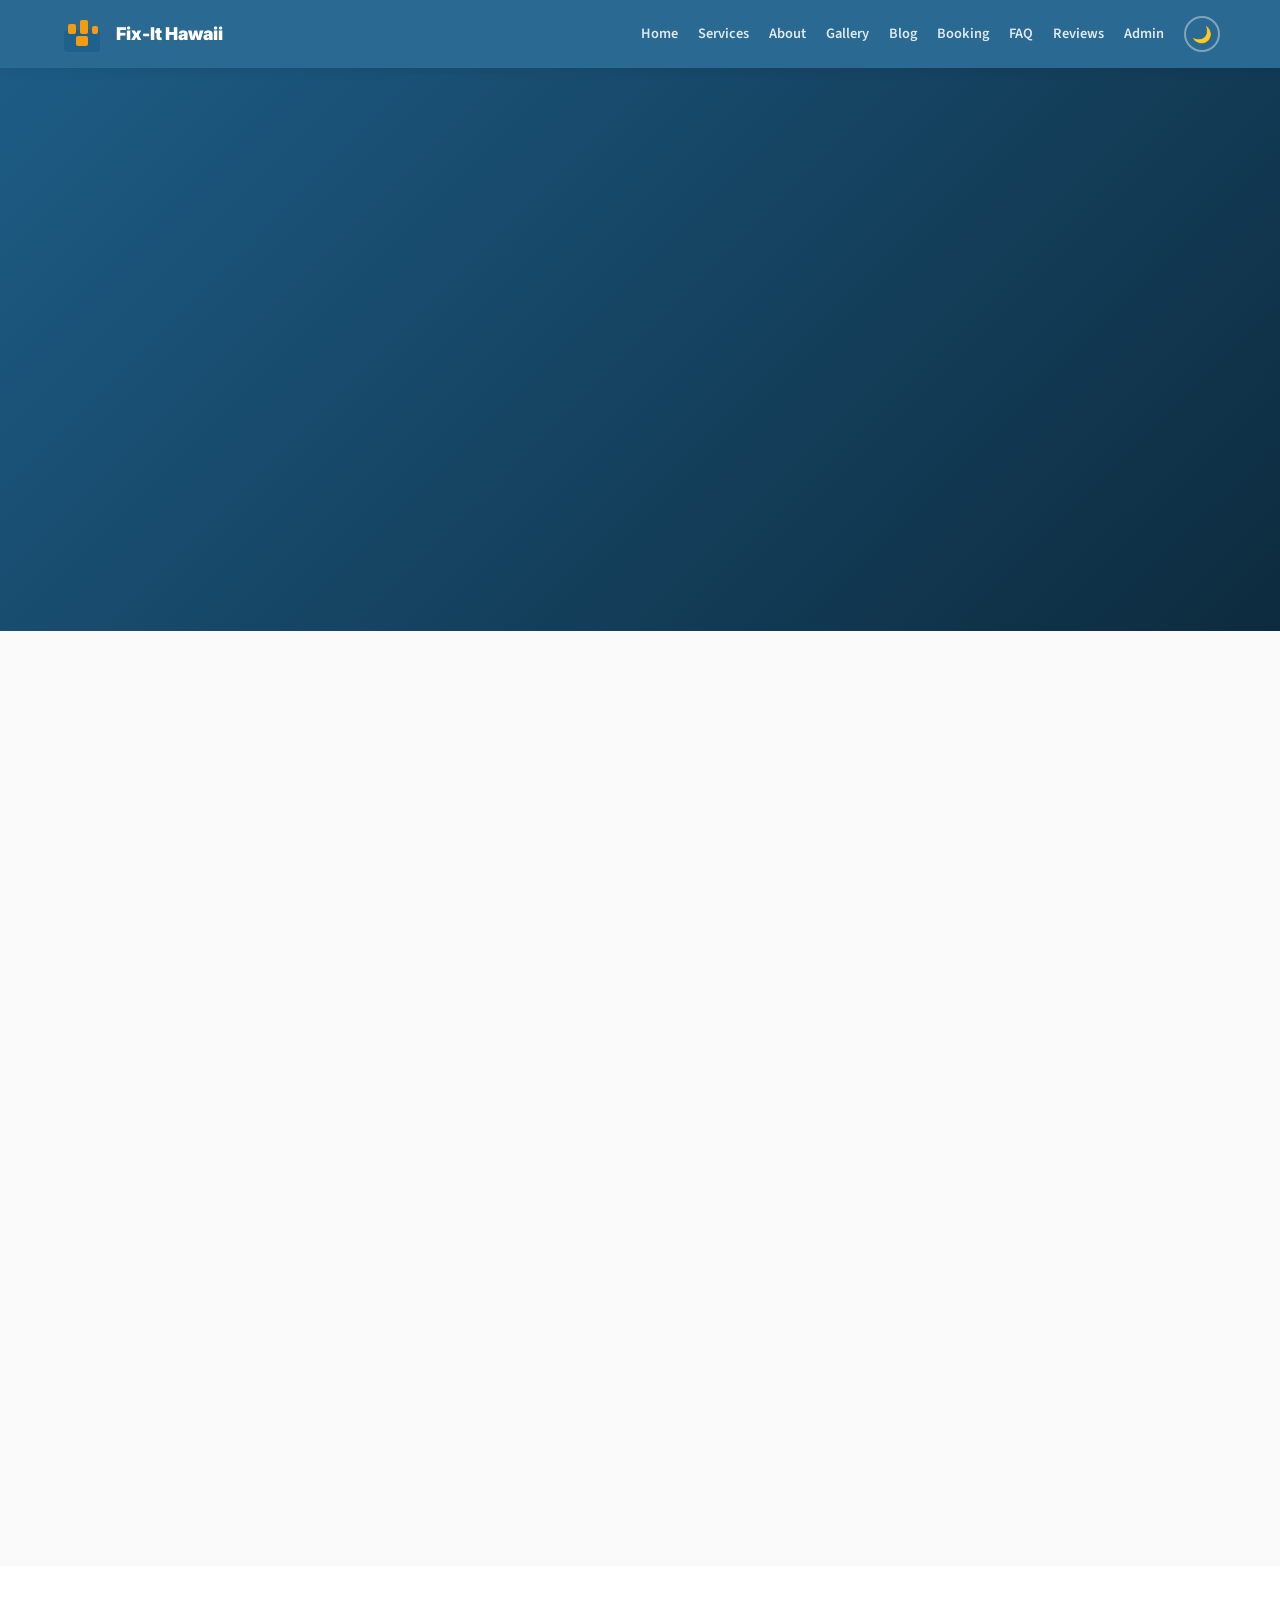
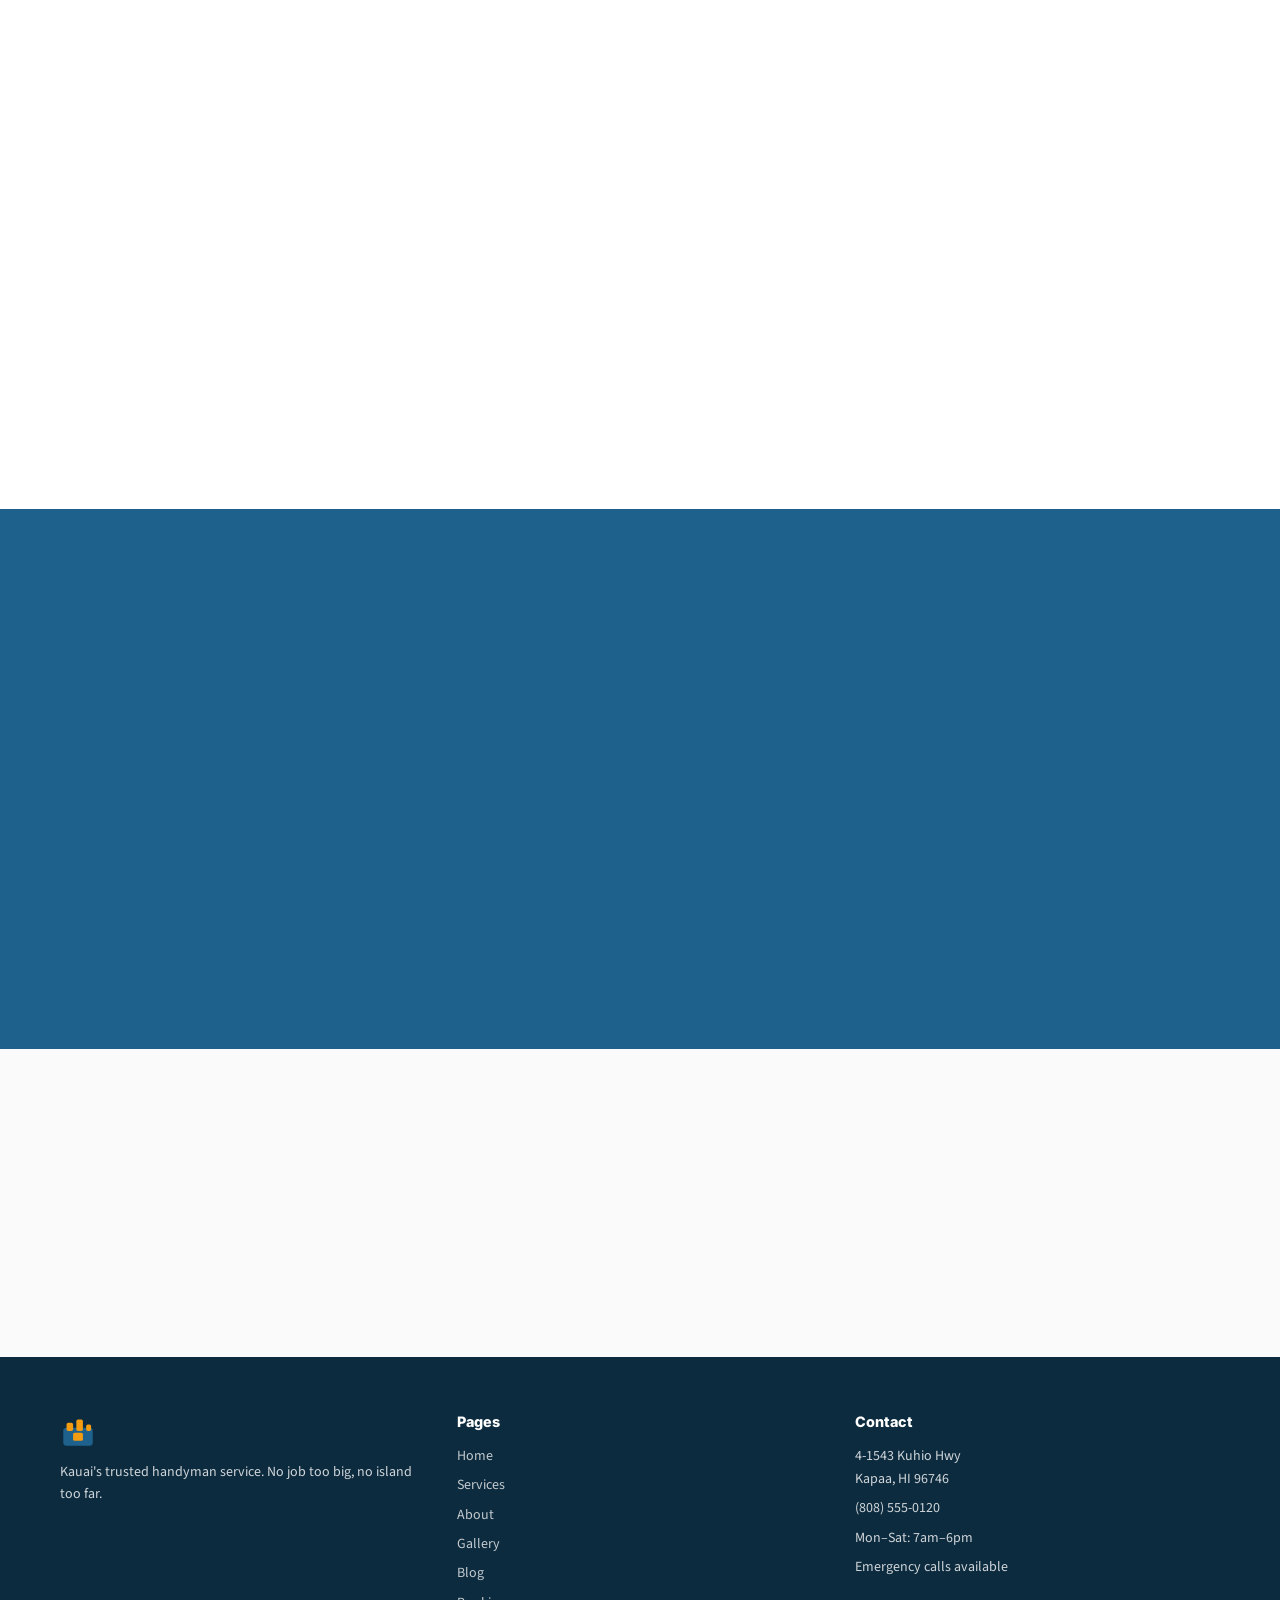
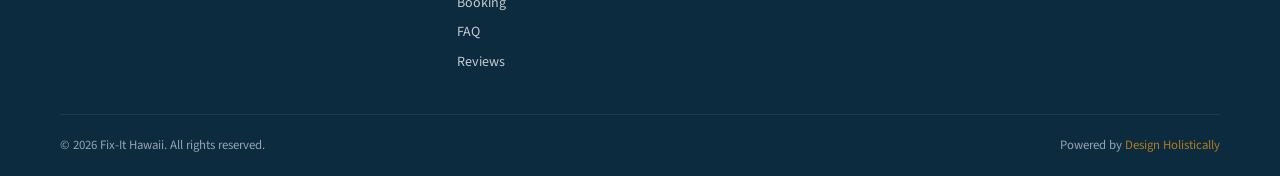
==== index.html @ 7d8e5ee3 "Initial commit: Fix-It Hawaii Handyman — Hawaii sample site (Kapaa, Kauai)" ====
<!DOCTYPE html>
<html lang="en" data-theme="light">
<head>
  <meta charset="UTF-8"/>
  <meta name="viewport" content="width=device-width, initial-scale=1.0"/>
  <title>Kauai Handyman &amp; Home Repair | Fix-It Hawaii — Kapaa, Kauai</title>
  <meta name="description" content="Fix-It Hawaii — Kauai's trusted handyman service in Kapaa. Drywall, carpentry, painting, plumbing, electrical, and door/window installation."/>
  <meta property="og:title" content="Kauai Handyman &amp; Home Repair | Fix-It Hawaii"/>
  <meta property="og:description" content="Fix-It Hawaii — Kauai's trusted handyman service in Kapaa. Drywall, carpentry, painting, plumbing, electrical, and door/window installation."/>
  <meta property="og:image" content="https://picsum.photos/1200/630?random=2001"/>
  <link rel="stylesheet" href="css/style.css"/>
  <script type="application/ld+json">
{
  "@context": "https://schema.org",
  "@type": "HomeAndConstructionBusiness",
  "name": "Fix-It Hawaii",
  "description": "Kauai's reliable handyman and home repair service. Drywall, carpentry, painting, plumbing, electrical, door and window installation.",
  "url": "https://fixit-hawaii.com",
  "telephone": "+1-808-555-0120",
  "address": {
    "@type": "PostalAddress",
    "streetAddress": "4-1543 Kuhio Hwy",
    "addressLocality": "Kapaa",
    "addressRegion": "HI",
    "postalCode": "96746",
    "addressCountry": "US"
  },
  "geo": { "@type": "GeoCoordinates", "latitude": 22.0748, "longitude": -159.3190 },
  "openingHours": ["Mo-Sa 07:00-18:00"],
  "priceRange": "$$",
  "areaServed": "Kauai, Hawaii",
  "sameAs": []
}
</script>
</head>
<body>

    <header class="site-header" id="siteHeader">
      <div class="header-inner container">
        <a href="index.html" class="logo" aria-label="Fix-It Hawaii Home">
          <svg width="44" height="44" viewBox="0 0 44 44" fill="none" aria-hidden="true">
            <rect x="4" y="18" width="36" height="22" rx="4" fill="#1F618D"/>
            <rect x="8" y="12" width="8" height="10" rx="2" fill="#F39C12"/>
            <rect x="20" y="8" width="8" height="14" rx="2" fill="#F39C12"/>
            <rect x="32" y="14" width="6" height="8" rx="2" fill="#F39C12"/>
            <rect x="16" y="24" width="12" height="10" rx="2" fill="#F39C12"/>
          </svg>
          <span>Fix-It Hawaii</span>
        </a>
        <button class="hamburger" id="hamburger" aria-label="Toggle menu">
          <span></span><span></span><span></span>
        </button>
        <nav class="main-nav" id="mainNav">
          <a href="index.html">Home</a>
          <a href="services.html">Services</a>
          <a href="about.html">About</a>
          <a href="gallery.html">Gallery</a>
          <a href="blog.html">Blog</a>
          <a href="booking.html">Booking</a>
          <a href="faq.html">FAQ</a>
          <a href="reviews.html">Reviews</a>
          <a href="admin.html">Admin</a>
          <button class="dark-toggle" id="darkToggle" aria-label="Toggle dark mode">🌙</button>
        </nav>
      </div>
    </header>

    <section class="hero">
      <div class="container hero-inner">
        <div class="hero-content animate-in">
          <span class="eyebrow">Kauai's Trusted Handyman</span>
          <h1>No Job Too Big,<br><span>No Island Too Far</span></h1>
          <p class="hero-sub">Fix-It Hawaii handles drywall, carpentry, painting, plumbing, electrical, and door/window installation across Kauai. Honest work, fair prices, and we show up on time.</p>
          <div class="hero-btns">
            <a href="booking.html" class="btn btn-primary">Get a Free Quote</a>
            <a href="services.html" class="btn btn-outline">Our Services</a>
          </div>
          <div class="hero-badges">
            <span class="hero-badge">✓ Licensed &amp; Insured</span>
            <span class="hero-badge">✓ All of Kauai</span>
            <span class="hero-badge">✓ Free Estimates</span>
          </div>
        </div>
        <div class="hero-img animate-in">
          <img src="https://picsum.photos/700/520?random=2001" alt="Fix-It Hawaii handyman at work" loading="eager"/>
        </div>
      </div>
    </section>

    <section class="services-overview">
      <div class="container">
        <div class="section-header animate-in">
          <h2>What We Fix</h2>
          <p>From minor repairs to full renovations — Fix-It Hawaii handles it all with quality craftsmanship and island aloha.</p>
        </div>
        <div class="services-grid">
          <div class="service-card animate-in">
            <div class="service-icon">🔨</div>
            <h3>Drywall &amp; Patching</h3>
            <p>Holes, water damage, texture matching — seamless repairs you won't notice after painting.</p>
            <span class="service-price">From $150</span>
          </div>
          <div class="service-card animate-in">
            <div class="service-icon">🪵</div>
            <h3>Carpentry &amp; Trim</h3>
            <p>Custom built-ins, trim work, deck repairs, and finish carpentry with expert craftsmanship.</p>
            <span class="service-price">From $200</span>
          </div>
          <div class="service-card animate-in">
            <div class="service-icon">🎨</div>
            <h3>Interior Painting</h3>
            <p>Full room painting with proper prep, premium paints rated for Hawaii's humidity.</p>
            <span class="service-price">From $300/room</span>
          </div>
          <div class="service-card animate-in">
            <div class="service-icon">🔧</div>
            <h3>Plumbing Repairs</h3>
            <p>Leaky faucets, running toilets, fixture replacement, and minor pipe repairs.</p>
            <span class="service-price">From $125</span>
          </div>
          <div class="service-card animate-in">
            <div class="service-icon">⚡</div>
            <h3>Electrical Basics</h3>
            <p>Outlet replacement, light fixture installation, ceiling fans, and minor electrical fixes.</p>
            <span class="service-price">From $100</span>
          </div>
          <div class="service-card animate-in">
            <div class="service-icon">🚪</div>
            <h3>Doors &amp; Windows</h3>
            <p>Installation, adjustment, weatherstripping, and screen replacement for all door/window types.</p>
            <span class="service-price">From $175</span>
          </div>
        </div>
      </div>
    </section>

    <section class="why-us">
      <div class="container">
        <div class="section-header animate-in">
          <h2>Why Kauai Homeowners Choose Fix-It Hawaii</h2>
          <p>We've been maintaining island homes since 2009. Here's what sets us apart.</p>
        </div>
        <div class="why-grid">
          <div class="why-card animate-in">
            <div class="why-icon">🏝️</div>
            <h3>Island Experience</h3>
            <p>We understand Kauai's unique conditions — humidity, salt air, and tropical weather — and use materials that last.</p>
          </div>
          <div class="why-card animate-in">
            <div class="why-icon">⏰</div>
            <h3>We Show Up</h3>
            <p>We respect your time. We confirm appointments the day before and arrive when we say we will.</p>
          </div>
          <div class="why-card animate-in">
            <div class="why-icon">📋</div>
            <h3>Honest Pricing</h3>
            <p>Free written estimates with no hidden fees. You approve the scope before any work begins.</p>
          </div>
          <div class="why-card animate-in">
            <div class="why-icon">🛡️</div>
            <h3>Licensed &amp; Insured</h3>
            <p>Fully licensed in Hawaii and carrying full liability insurance on every job, every day.</p>
          </div>
        </div>
      </div>
    </section>

    <section class="testimonials">
      <div class="container">
        <div class="section-header animate-in">
          <h2>What Kauai Homeowners Say</h2>
          <p>Real reviews from real customers across Kauai.</p>
        </div>
        <div class="testi-grid">
          <div class="testi-card animate-in">
            <div class="testi-stars">★★★★★</div>
            <p class="testi-text">"Fixed our drywall after a roof leak and repainted the entire ceiling. You'd never know anything happened. Fair price and finished in one day."</p>
            <div class="testi-author">
              <img src="https://picsum.photos/80/80?random=2002" alt="Hana R." class="testi-photo" loading="lazy"/>
              <div><div class="testi-name">Hana R.</div><div class="testi-loc">Kapaa, Kauai</div></div>
            </div>
          </div>
          <div class="testi-card animate-in">
            <div class="testi-stars">★★★★★</div>
            <p class="testi-text">"Had three different plumbing issues and a broken screen door. Fix-It handled everything in one visit and the price was very reasonable. Highly recommend."</p>
            <div class="testi-author">
              <img src="https://picsum.photos/80/80?random=2003" alt="Makoa T." class="testi-photo" loading="lazy"/>
              <div><div class="testi-name">Makoa T.</div><div class="testi-loc">Lihue, Kauai</div></div>
            </div>
          </div>
          <div class="testi-card animate-in">
            <div class="testi-stars">★★★★★</div>
            <p class="testi-text">"Repainted our lanai and installed new screen doors before our vacation rental season. They were professional, quick, and the work is beautiful."</p>
            <div class="testi-author">
              <img src="https://picsum.photos/80/80?random=2004" alt="Lena K." class="testi-photo" loading="lazy"/>
              <div><div class="testi-name">Lena K.</div><div class="testi-loc">Poipu, Kauai</div></div>
            </div>
          </div>
        </div>
      </div>
    </section>

    <section class="cta-section animate-in">
      <div class="container cta-inner">
        <h2>Ready to Fix It?</h2>
        <p>Free estimates. No surprises. Kauai's most reliable handyman team.</p>
        <a href="booking.html" class="btn btn-primary">Get Your Free Quote</a>
      </div>
    </section>

    <footer class="site-footer">
      <div class="container">
        <div class="footer-grid">
          <div class="footer-brand">
            <svg width="36" height="36" viewBox="0 0 44 44" fill="none">
              <rect x="4" y="18" width="36" height="22" rx="4" fill="#1F618D"/>
              <rect x="8" y="12" width="8" height="10" rx="2" fill="#F39C12"/>
              <rect x="20" y="8" width="8" height="14" rx="2" fill="#F39C12"/>
              <rect x="32" y="14" width="6" height="8" rx="2" fill="#F39C12"/>
              <rect x="16" y="24" width="12" height="10" rx="2" fill="#F39C12"/>
            </svg>
            <p>Kauai's trusted handyman service. No job too big, no island too far.</p>
          </div>
          <div class="footer-links">
            <h4>Pages</h4>
            <a href="index.html">Home</a>
            <a href="services.html">Services</a>
            <a href="about.html">About</a>
            <a href="gallery.html">Gallery</a>
            <a href="blog.html">Blog</a>
            <a href="booking.html">Booking</a>
            <a href="faq.html">FAQ</a>
            <a href="reviews.html">Reviews</a>
          </div>
          <div class="footer-contact">
            <h4>Contact</h4>
            <p>4-1543 Kuhio Hwy<br>Kapaa, HI 96746</p>
            <p><a href="tel:+18085550120">(808) 555-0120</a></p>
            <p>Mon–Sat: 7am–6pm</p>
            <p>Emergency calls available</p>
          </div>
        </div>
        <div class="footer-bottom">
          <p>&copy; 2026 Fix-It Hawaii. All rights reserved.</p>
          <p>Powered by <a href="https://designholistically.com" target="_blank">Design Holistically</a></p>
        </div>
      </div>
    </footer>
    <button class="back-to-top" id="backToTop" aria-label="Back to top">↑</button>
    <script src="js/main.js"></script>
</body>
</html>
---- css/style.css ----
@import url('https://fonts.googleapis.com/css2?family=Inter:wght@400;500;600;700;800;900&family=Source+Sans+3:wght@300;400;600;700&display=swap');

/* ── CSS Custom Properties ─────────────────────────────────────────── */
:root {
  --clr-primary:   #1F618D;
  --clr-accent:    #F39C12;
  --clr-bg:        #FAFAFA;
  --clr-surface:   #FFFFFF;
  --clr-text:      #1A1A1A;
  --clr-muted:     #5A6470;
  --clr-border:    #E0E4E8;
  --clr-hero-bg:   #0D2B3E;

  --font-heading:  'Inter', sans-serif;
  --font-body:     'Source Sans 3', sans-serif;

  --radius:        8px;
  --radius-lg:     14px;
  --shadow:        0 2px 12px rgba(0,0,0,.08);
  --shadow-lg:     0 8px 32px rgba(0,0,0,.14);
  --transition:    .25s ease;
  --container:     1200px;
}

[data-theme="dark"] {
  --clr-bg:      #0D1B26;
  --clr-surface: #132233;
  --clr-text:    #F0F4F8;
  --clr-muted:   #8FA3B3;
  --clr-border:  #1F3448;
}

/* ── Reset & Base ───────────────────────────────────────────────────── */
*, *::before, *::after { box-sizing: border-box; margin: 0; padding: 0; }
html { scroll-behavior: smooth; }
body { font-family: var(--font-body); background: var(--clr-bg); color: var(--clr-text); line-height: 1.65; font-size: 1rem; transition: background var(--transition), color var(--transition); }
img { max-width: 100%; height: auto; display: block; }
a { color: var(--clr-primary); text-decoration: none; }
a:hover { text-decoration: underline; }
h1,h2,h3,h4 { font-family: var(--font-heading); font-weight: 800; line-height: 1.2; }
.container { max-width: var(--container); margin: 0 auto; padding: 0 1.25rem; }

/* ── Buttons ────────────────────────────────────────────────────────── */
.btn { display: inline-block; padding: .75rem 1.75rem; border-radius: var(--radius); font-weight: 700; font-family: var(--font-heading); cursor: pointer; border: none; transition: all var(--transition); font-size: .95rem; text-decoration: none; }
.btn-primary { background: var(--clr-accent); color: #1A1A1A; }
.btn-primary:hover { background: #E67E22; transform: translateY(-2px); box-shadow: 0 6px 18px rgba(243,156,18,.35); text-decoration: none; }
.btn-secondary { background: transparent; border: 2px solid var(--clr-primary); color: var(--clr-primary); }
.btn-secondary:hover { background: var(--clr-primary); color: #fff; text-decoration: none; }
.btn-outline { background: transparent; border: 2px solid rgba(255,255,255,.7); color: #fff; }
.btn-outline:hover { background: rgba(255,255,255,.15); text-decoration: none; }

/* ── Header ─────────────────────────────────────────────────────────── */
.site-header { position: sticky; top: 0; z-index: 100; background: rgba(31,97,141,.95); backdrop-filter: blur(12px); box-shadow: var(--shadow); }
.header-inner { display: flex; align-items: center; justify-content: space-between; height: 68px; gap: 1rem; }
.logo { display: flex; align-items: center; gap: .75rem; font-family: var(--font-heading); font-weight: 900; font-size: 1.1rem; color: #fff; text-decoration: none; }
.logo svg { flex-shrink: 0; }
.main-nav { display: flex; align-items: center; gap: 1.25rem; }
.main-nav a { color: rgba(255,255,255,.85); font-weight: 600; font-size: .9rem; transition: color var(--transition); text-decoration: none; }
.main-nav a:hover, .main-nav a.active { color: var(--clr-accent); }
.dark-toggle { background: none; border: 2px solid rgba(255,255,255,.4); border-radius: 50%; width: 36px; height: 36px; cursor: pointer; font-size: 1rem; color: #fff; transition: all var(--transition); }
.dark-toggle:hover { background: rgba(255,255,255,.15); }
.hamburger { display: none; flex-direction: column; gap: 5px; background: none; border: none; cursor: pointer; padding: .25rem; }
.hamburger span { display: block; width: 24px; height: 2px; background: #fff; transition: all var(--transition); }

@media (max-width: 900px) {
  .hamburger { display: flex; }
  .main-nav { display: none; position: absolute; top: 68px; left: 0; right: 0; background: var(--clr-primary); flex-direction: column; padding: 1.5rem 1.25rem; gap: .75rem; border-top: 1px solid rgba(255,255,255,.15); }
  .main-nav.open { display: flex; }
  .main-nav a { font-size: 1.1rem; padding: .5rem 0; }
}

/* ── Hero ───────────────────────────────────────────────────────────── */
.hero { background: var(--clr-hero-bg); color: #fff; padding: 5rem 0 4rem; position: relative; overflow: hidden; }
.hero::before { content: ''; position: absolute; inset: 0; background: linear-gradient(135deg, rgba(31,97,141,.9) 0%, rgba(13,43,62,.95) 100%); }
.hero-inner { position: relative; z-index: 1; display: grid; gap: 3rem; align-items: center; }
@media(min-width:900px){ .hero-inner { grid-template-columns: 1fr 1fr; } }
.hero-content .eyebrow { display: inline-block; background: var(--clr-accent); color: #1A1A1A; padding: .3rem .9rem; border-radius: 2rem; font-size: .8rem; font-weight: 700; margin-bottom: 1rem; letter-spacing: .04em; text-transform: uppercase; }
.hero h1 { font-size: clamp(2rem, 5vw, 3.2rem); font-weight: 900; margin-bottom: 1rem; line-height: 1.1; }
.hero h1 span { color: var(--clr-accent); }
.hero-sub { font-size: 1.15rem; opacity: .9; margin-bottom: 2rem; max-width: 500px; }
.hero-btns { display: flex; gap: 1rem; flex-wrap: wrap; }
.hero-img img { border-radius: var(--radius-lg); box-shadow: 0 20px 60px rgba(0,0,0,.4); width: 100%; }
.hero-badges { display: flex; gap: 1rem; flex-wrap: wrap; margin-top: 1.75rem; }
.hero-badge { background: rgba(255,255,255,.1); border: 1px solid rgba(255,255,255,.2); border-radius: var(--radius); padding: .5rem 1rem; font-size: .8rem; font-weight: 600; color: rgba(255,255,255,.9); }

/* ── Page Hero ──────────────────────────────────────────────────────── */
.page-hero { background: var(--clr-hero-bg); color: #fff; padding: 4rem 0 3rem; text-align: center; }
.page-hero h1 { font-size: clamp(1.75rem, 4vw, 2.8rem); margin-bottom: .75rem; }
.page-hero p { font-size: 1.1rem; opacity: .85; max-width: 600px; margin: 0 auto; }
.page-hero .blog-tag { background: var(--clr-accent); color: #1A1A1A; padding: .3rem .9rem; border-radius: 2rem; font-size: .8rem; font-weight: 700; display: inline-block; margin-bottom: .75rem; }
.page-hero .post-meta { margin-top: .75rem; opacity: .7; font-size: .9rem; }
.page-hero .rating-summary { margin-bottom: 1rem; }
.page-hero .rating-big { font-size: 4rem; font-weight: 900; line-height: 1; color: var(--clr-accent); }
.page-hero .rating-stars { font-size: 1.5rem; color: var(--clr-accent); margin: .25rem 0; }

/* ── Sections ───────────────────────────────────────────────────────── */
section { padding: 4.5rem 0; }

/* ── Services Overview ──────────────────────────────────────────────── */
.services-overview { background: var(--clr-bg); }
.section-header { text-align: center; margin-bottom: 3rem; }
.section-header h2 { font-size: clamp(1.6rem, 3.5vw, 2.4rem); margin-bottom: .75rem; }
.section-header p { color: var(--clr-muted); max-width: 580px; margin: 0 auto; }
.services-grid { display: grid; grid-template-columns: repeat(auto-fit, minmax(240px, 1fr)); gap: 1.5rem; }
.service-card { background: var(--clr-surface); border-radius: var(--radius-lg); padding: 2rem 1.5rem; border: 2px solid transparent; transition: all var(--transition); box-shadow: var(--shadow); }
.service-card:hover { border-color: var(--clr-accent); transform: translateY(-4px); box-shadow: var(--shadow-lg); }
.service-icon { font-size: 2.5rem; margin-bottom: 1rem; }
.service-card h3 { font-size: 1.1rem; margin-bottom: .5rem; color: var(--clr-primary); }
.service-card p { font-size: .9rem; color: var(--clr-muted); }
.service-price { display: inline-block; margin-top: .75rem; font-weight: 700; color: var(--clr-accent); font-size: .9rem; background: rgba(243,156,18,.12); padding: .2rem .7rem; border-radius: 2rem; }

/* ── Services Page ──────────────────────────────────────────────────── */
.services-detail-grid { display: grid; gap: 2rem; }
@media(min-width:768px){ .services-detail-grid { grid-template-columns: 1fr 1fr; } }
.service-detail-card { background: var(--clr-surface); border-radius: var(--radius-lg); overflow: hidden; box-shadow: var(--shadow); border-top: 4px solid var(--clr-accent); }
.service-detail-card img { width: 100%; height: 220px; object-fit: cover; }
.service-detail-body { padding: 1.75rem; }
.service-detail-body h2 { font-size: 1.3rem; margin-bottom: .5rem; }
.service-detail-body p { color: var(--clr-muted); margin-bottom: 1rem; }
.service-includes { list-style: none; }
.service-includes li { padding: .3rem 0; font-size: .9rem; }
.service-includes li::before { content: '✓ '; color: var(--clr-accent); font-weight: 700; }
.service-price-tag { font-size: 1.5rem; font-weight: 900; color: var(--clr-primary); margin-top: 1rem; }

/* ── Why Us ────────────────────────────────────────────────────────── */
.why-us { background: var(--clr-surface); }
.why-grid { display: grid; gap: 1.5rem; grid-template-columns: repeat(auto-fit, minmax(220px, 1fr)); }
.why-card { text-align: center; padding: 2rem 1.5rem; background: var(--clr-bg); border-radius: var(--radius-lg); }
.why-icon { font-size: 2.5rem; margin-bottom: 1rem; }
.why-card h3 { font-size: 1.05rem; margin-bottom: .5rem; color: var(--clr-primary); }
.why-card p { font-size: .875rem; color: var(--clr-muted); }

/* ── Testimonials ───────────────────────────────────────────────────── */
.testimonials { background: var(--clr-primary); color: #fff; }
.testimonials .section-header h2 { color: #fff; }
.testimonials .section-header p { color: rgba(255,255,255,.75); }
.testi-grid { display: grid; gap: 1.5rem; grid-template-columns: repeat(auto-fit, minmax(280px, 1fr)); }
.testi-card { background: rgba(255,255,255,.1); border: 1px solid rgba(255,255,255,.2); border-radius: var(--radius-lg); padding: 1.75rem; }
.testi-stars { color: var(--clr-accent); font-size: 1rem; margin-bottom: .75rem; }
.testi-text { font-style: italic; opacity: .9; margin-bottom: 1rem; line-height: 1.6; }
.testi-author { display: flex; align-items: center; gap: .75rem; }
.testi-photo { width: 48px; height: 48px; border-radius: 50%; object-fit: cover; border: 2px solid var(--clr-accent); }
.testi-name { font-weight: 700; font-size: .9rem; }
.testi-loc { font-size: .8rem; opacity: .7; }

/* ── CTA Section ────────────────────────────────────────────────────── */
.cta-section { background: var(--clr-accent); }
.cta-inner { text-align: center; }
.cta-inner h2 { font-size: clamp(1.6rem, 3vw, 2.2rem); margin-bottom: .75rem; color: #1A1A1A; }
.cta-inner p { color: rgba(0,0,0,.7); margin-bottom: 2rem; font-size: 1.1rem; }
.cta-inner .btn-primary { background: var(--clr-primary); color: #fff; }
.cta-inner .btn-primary:hover { background: #154360; }

/* ── About ──────────────────────────────────────────────────────────── */
.about-split { display: grid; gap: 3rem; align-items: center; }
@media(min-width:768px){ .about-split { grid-template-columns: 1fr 1fr; } }
.about-split img { border-radius: var(--radius-lg); box-shadow: var(--shadow-lg); width: 100%; }
.about-text h2 { font-size: clamp(1.5rem, 3vw, 2rem); margin-bottom: 1rem; }
.about-text p { color: var(--clr-muted); margin-bottom: 1rem; }
.about-values { display: grid; gap: 1.25rem; margin-top: 2rem; grid-template-columns: 1fr 1fr; }
.value-item { background: var(--clr-surface); border-radius: var(--radius); padding: 1.25rem; border-left: 4px solid var(--clr-accent); box-shadow: var(--shadow); }
.value-item h4 { font-size: .95rem; margin-bottom: .25rem; color: var(--clr-primary); }
.value-item p { font-size: .85rem; color: var(--clr-muted); }
.team-grid { display: grid; gap: 1.5rem; grid-template-columns: repeat(auto-fit, minmax(200px, 1fr)); margin-top: 3rem; }
.team-card { background: var(--clr-surface); border-radius: var(--radius-lg); overflow: hidden; text-align: center; box-shadow: var(--shadow); }
.team-card img { width: 100%; height: 220px; object-fit: cover; }
.team-card-body { padding: 1.25rem; }
.team-card-body h3 { font-size: 1.05rem; }
.team-card-body p { font-size: .85rem; color: var(--clr-muted); }

/* ── Gallery ────────────────────────────────────────────────────────── */
.gallery-masonry { columns: 1; gap: 1.25rem; }
@media(min-width:600px){ .gallery-masonry { columns: 2; } }
@media(min-width:900px){ .gallery-masonry { columns: 3; } }
.gallery-item { position: relative; break-inside: avoid; margin-bottom: 1.25rem; border-radius: var(--radius); overflow: hidden; }
.gallery-item img { width: 100%; display: block; transition: transform .4s; }
.gallery-item:hover img { transform: scale(1.05); }
.gallery-overlay { position: absolute; bottom: 0; left: 0; right: 0; background: linear-gradient(transparent, rgba(31,97,141,.9)); color: #fff; padding: 1.25rem; transform: translateY(100%); transition: transform .3s; }
.gallery-item:hover .gallery-overlay { transform: translateY(0); }
.gallery-overlay h3 { font-size: 1rem; margin-bottom: .25rem; }
.gallery-overlay p { font-size: .85rem; opacity: .9; }

/* ── Blog ───────────────────────────────────────────────────────────── */
.blog-grid { display: grid; gap: 2rem; grid-template-columns: repeat(auto-fit, minmax(300px, 1fr)); }
.blog-card { background: var(--clr-surface); border-radius: var(--radius-lg); overflow: hidden; box-shadow: var(--shadow); transition: transform var(--transition), box-shadow var(--transition); }
.blog-card:hover { transform: translateY(-4px); box-shadow: var(--shadow-lg); }
.blog-card img { width: 100%; height: 210px; object-fit: cover; }
.blog-card-body { padding: 1.5rem; }
.blog-tag { display: inline-block; background: rgba(243,156,18,.15); color: #B7770D; font-size: .75rem; font-weight: 700; padding: .2rem .7rem; border-radius: 2rem; margin-bottom: .75rem; text-transform: uppercase; letter-spacing: .04em; }
.blog-card-body h2 { font-size: 1.1rem; margin-bottom: .5rem; line-height: 1.4; }
.blog-card-body h2 a { color: var(--clr-text); }
.blog-card-body h2 a:hover { color: var(--clr-primary); text-decoration: none; }
.blog-card-body p { font-size: .9rem; color: var(--clr-muted); margin-bottom: 1rem; }
.read-more { font-weight: 700; color: var(--clr-primary); font-size: .875rem; }
.read-more:hover { text-decoration: underline; }

/* ── Blog Post ──────────────────────────────────────────────────────── */
.blog-post-layout { display: grid; gap: 3rem; padding-top: 3rem; padding-bottom: 3rem; }
@media(min-width:900px){ .blog-post-layout { grid-template-columns: 1fr 300px; } }
.post-content { font-size: 1.05rem; line-height: 1.8; }
.post-content h2 { font-size: 1.5rem; margin: 2rem 0 .75rem; color: var(--clr-primary); }
.post-content p { margin-bottom: 1.25rem; color: var(--clr-text); }
.post-content strong { color: var(--clr-text); }
.post-hero-img { border-radius: var(--radius-lg); margin-bottom: 2rem; width: 100%; }
.post-footer { display: flex; gap: 1rem; flex-wrap: wrap; margin-top: 2rem; padding-top: 1.5rem; border-top: 1px solid var(--clr-border); }
.post-sidebar .sidebar-card { background: var(--clr-surface); border-radius: var(--radius-lg); padding: 1.5rem; margin-bottom: 1.5rem; box-shadow: var(--shadow); }
.post-sidebar .sidebar-card h3 { font-size: 1rem; margin-bottom: .75rem; }
.post-sidebar .sidebar-card p { font-size: .875rem; color: var(--clr-muted); margin-bottom: 1rem; }
.sidebar-link { display: block; color: var(--clr-primary); font-size: .875rem; padding: .4rem 0; border-bottom: 1px solid var(--clr-border); }
.sidebar-link:last-child { border-bottom: none; }

/* ── Booking ────────────────────────────────────────────────────────── */
.booking-section { padding: 3rem 0 5rem; }
.booking-wrapper { max-width: 720px; margin: 0 auto; }
.step-indicators { display: flex; align-items: center; justify-content: center; margin-bottom: 2.5rem; gap: 0; }
.step-item { display: flex; flex-direction: column; align-items: center; gap: .3rem; }
.step-dot { width: 36px; height: 36px; border-radius: 50%; background: var(--clr-border); color: var(--clr-muted); font-weight: 700; font-size: .875rem; display: flex; align-items: center; justify-content: center; transition: all var(--transition); }
.step-item.active .step-dot { background: var(--clr-primary); color: #fff; }
.step-item span { font-size: .75rem; color: var(--clr-muted); font-weight: 600; }
.step-line { flex: 1; height: 2px; background: var(--clr-border); min-width: 40px; margin-bottom: 1.2rem; }
.form-step { display: none; }
.form-step.active { display: block; animation: fadeIn .3s ease; }
@keyframes fadeIn { from{opacity:0;transform:translateY(10px)} to{opacity:1;transform:translateY(0)} }
.booking-form h2 { font-size: 1.4rem; margin-bottom: 1.5rem; color: var(--clr-primary); }
.form-group { margin-bottom: 1.25rem; }
.form-group label { display: block; font-weight: 600; margin-bottom: .4rem; font-size: .9rem; }
.form-group input, .form-group select, .form-group textarea { width: 100%; padding: .75rem 1rem; border: 2px solid var(--clr-border); border-radius: var(--radius); font-family: var(--font-body); font-size: 1rem; background: var(--clr-surface); color: var(--clr-text); transition: border-color var(--transition); }
.form-group input:focus, .form-group select:focus, .form-group textarea:focus { outline: none; border-color: var(--clr-primary); }
.form-row { display: grid; gap: 1rem; grid-template-columns: 1fr 1fr; }
.form-nav { display: flex; gap: 1rem; justify-content: flex-end; margin-top: 1.5rem; }
.service-select-grid { display: grid; gap: 1rem; grid-template-columns: repeat(auto-fill, minmax(200px, 1fr)); margin-bottom: 1rem; }
.service-option input { display: none; }
.service-opt-card { background: var(--clr-surface); border: 2px solid var(--clr-border); border-radius: var(--radius); padding: 1.25rem 1rem; text-align: center; cursor: pointer; transition: all var(--transition); }
.service-option input:checked + .service-opt-card { border-color: var(--clr-accent); background: rgba(243,156,18,.08); }
.service-opt-card:hover { border-color: var(--clr-primary); }
.svc-icon { font-size: 1.75rem; display: block; margin-bottom: .5rem; }
.confirmation-card { background: var(--clr-surface); border-radius: var(--radius-lg); padding: 2rem; border: 2px solid var(--clr-accent); }
.summary-grid { display: grid; gap: .75rem; margin-bottom: 1.25rem; }
.summary-row { display: flex; gap: 1rem; font-size: .95rem; }
.summary-row strong { min-width: 120px; color: var(--clr-muted); }
.confirm-note { font-size: .875rem; color: var(--clr-muted); margin-top: 1rem; }
.success-message { text-align: center; padding: 3rem 1rem; }
.success-icon { font-size: 4rem; margin-bottom: 1rem; }
.success-message h2 { font-size: 1.75rem; margin-bottom: .75rem; }
.success-message p { color: var(--clr-muted); margin-bottom: 2rem; }

/* ── FAQ ────────────────────────────────────────────────────────────── */
.faq-list { max-width: 800px; margin: 0 auto; }
.faq-item { border: 1px solid var(--clr-border); border-radius: var(--radius); margin-bottom: 1rem; overflow: hidden; background: var(--clr-surface); }
.faq-question { width: 100%; text-align: left; padding: 1.25rem 1.5rem; background: none; border: none; font-family: var(--font-heading); font-weight: 700; font-size: 1rem; color: var(--clr-text); cursor: pointer; display: flex; justify-content: space-between; align-items: center; gap: 1rem; }
.faq-icon { font-size: 1.25rem; color: var(--clr-accent); transition: transform var(--transition); flex-shrink: 0; }
.faq-item.open .faq-icon { transform: rotate(45deg); }
.faq-answer { display: none; padding: 0 1.5rem 1.25rem; }
.faq-item.open .faq-answer { display: block; }
.faq-answer p { color: var(--clr-muted); line-height: 1.7; }

/* ── Reviews ────────────────────────────────────────────────────────── */
.reviews-grid { display: grid; gap: 1.5rem; grid-template-columns: repeat(auto-fit, minmax(280px, 1fr)); }
.review-card { background: var(--clr-surface); border-radius: var(--radius-lg); padding: 1.75rem; box-shadow: var(--shadow); border-top: 3px solid var(--clr-accent); }
.reviewer-info { display: flex; align-items: center; gap: 1rem; margin-bottom: 1rem; }
.reviewer-photo { width: 56px; height: 56px; border-radius: 50%; object-fit: cover; border: 3px solid var(--clr-accent); }
.reviewer-info h3 { font-size: 1rem; margin-bottom: .2rem; }
.review-stars { color: #F1C40F; font-size: 1rem; }
.review-service { font-size: .75rem; color: var(--clr-muted); font-weight: 600; }
.review-text { font-style: italic; color: var(--clr-muted); line-height: 1.7; font-size: .95rem; }

/* ── Footer ─────────────────────────────────────────────────────────── */
.site-footer { background: #0D2B3E; color: rgba(255,255,255,.8); padding: 3.5rem 0 0; }
.footer-grid { display: grid; gap: 2rem; grid-template-columns: repeat(auto-fit, minmax(180px, 1fr)); margin-bottom: 2.5rem; }
.footer-brand { display: flex; flex-direction: column; gap: .75rem; }
.footer-brand svg { flex-shrink: 0; }
.footer-brand p { font-size: .875rem; line-height: 1.6; }
.footer-links, .footer-contact { display: flex; flex-direction: column; gap: .4rem; }
.footer-links h4, .footer-contact h4 { color: #fff; font-size: .9rem; margin-bottom: .5rem; font-family: var(--font-heading); }
.footer-links a { color: rgba(255,255,255,.75); font-size: .875rem; text-decoration: none; transition: color var(--transition); }
.footer-links a:hover { color: var(--clr-accent); }
.footer-contact p { font-size: .875rem; }
.footer-contact a { color: rgba(255,255,255,.8); }
.footer-contact a:hover { color: var(--clr-accent); }
.footer-bottom { border-top: 1px solid rgba(255,255,255,.1); padding: 1.25rem 0; display: flex; justify-content: space-between; flex-wrap: wrap; gap: .5rem; font-size: .8rem; opacity: .7; }
.footer-bottom a { color: var(--clr-accent); }

/* ── Back to Top ────────────────────────────────────────────────────── */
.back-to-top { position: fixed; bottom: 1.5rem; right: 1.5rem; width: 44px; height: 44px; background: var(--clr-primary); color: #fff; border: none; border-radius: 50%; font-size: 1.1rem; cursor: pointer; box-shadow: var(--shadow-lg); opacity: 0; transform: translateY(20px); transition: all var(--transition); z-index: 99; }
.back-to-top.visible { opacity: 1; transform: translateY(0); }
.back-to-top:hover { background: var(--clr-accent); color: #1A1A1A; }

/* ── Scroll Animations ──────────────────────────────────────────────── */
.animate-in { opacity: 0; transform: translateY(24px); transition: opacity .6s ease, transform .6s ease; }
.animate-in.visible { opacity: 1; transform: translateY(0); }

/* ── Schema.org visually hidden ─────────────────────────────────────── */
.sr-only { position:absolute;width:1px;height:1px;padding:0;margin:-1px;overflow:hidden;clip:rect(0,0,0,0);white-space:nowrap;border:0; }
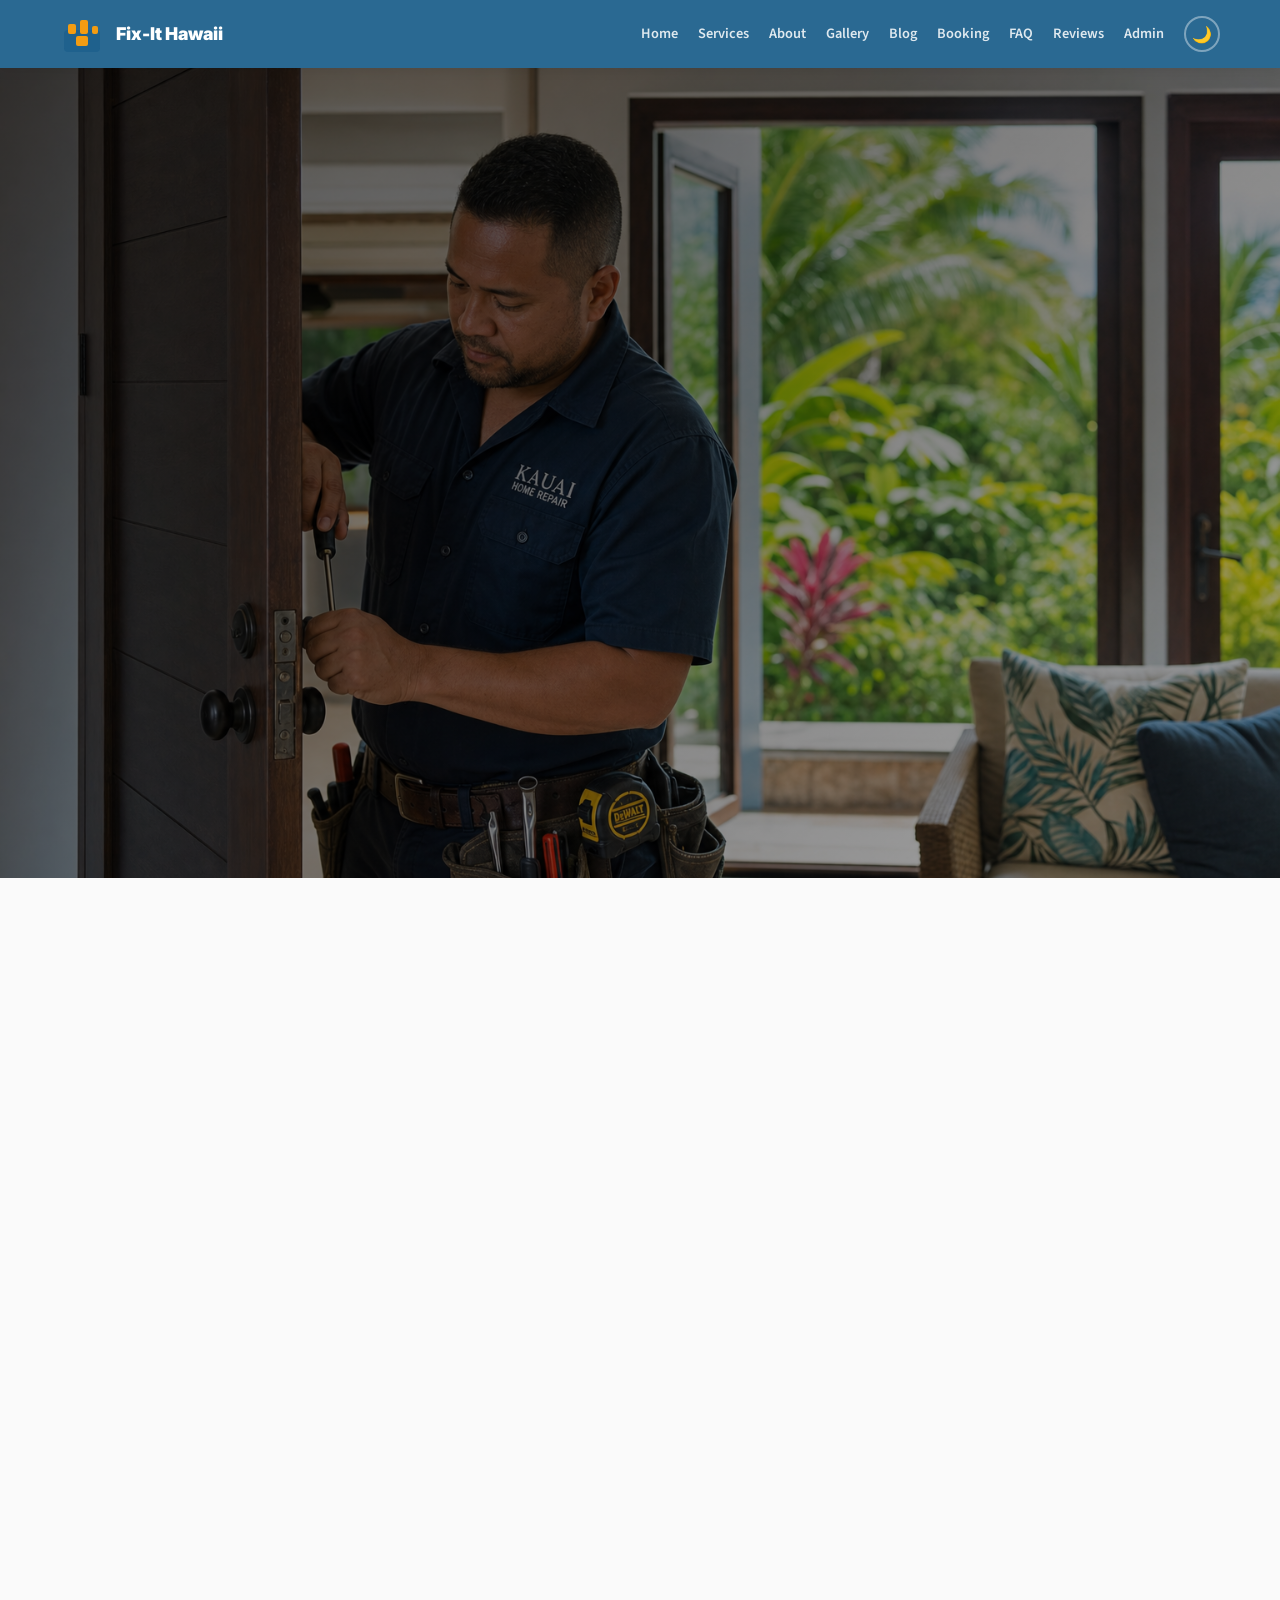
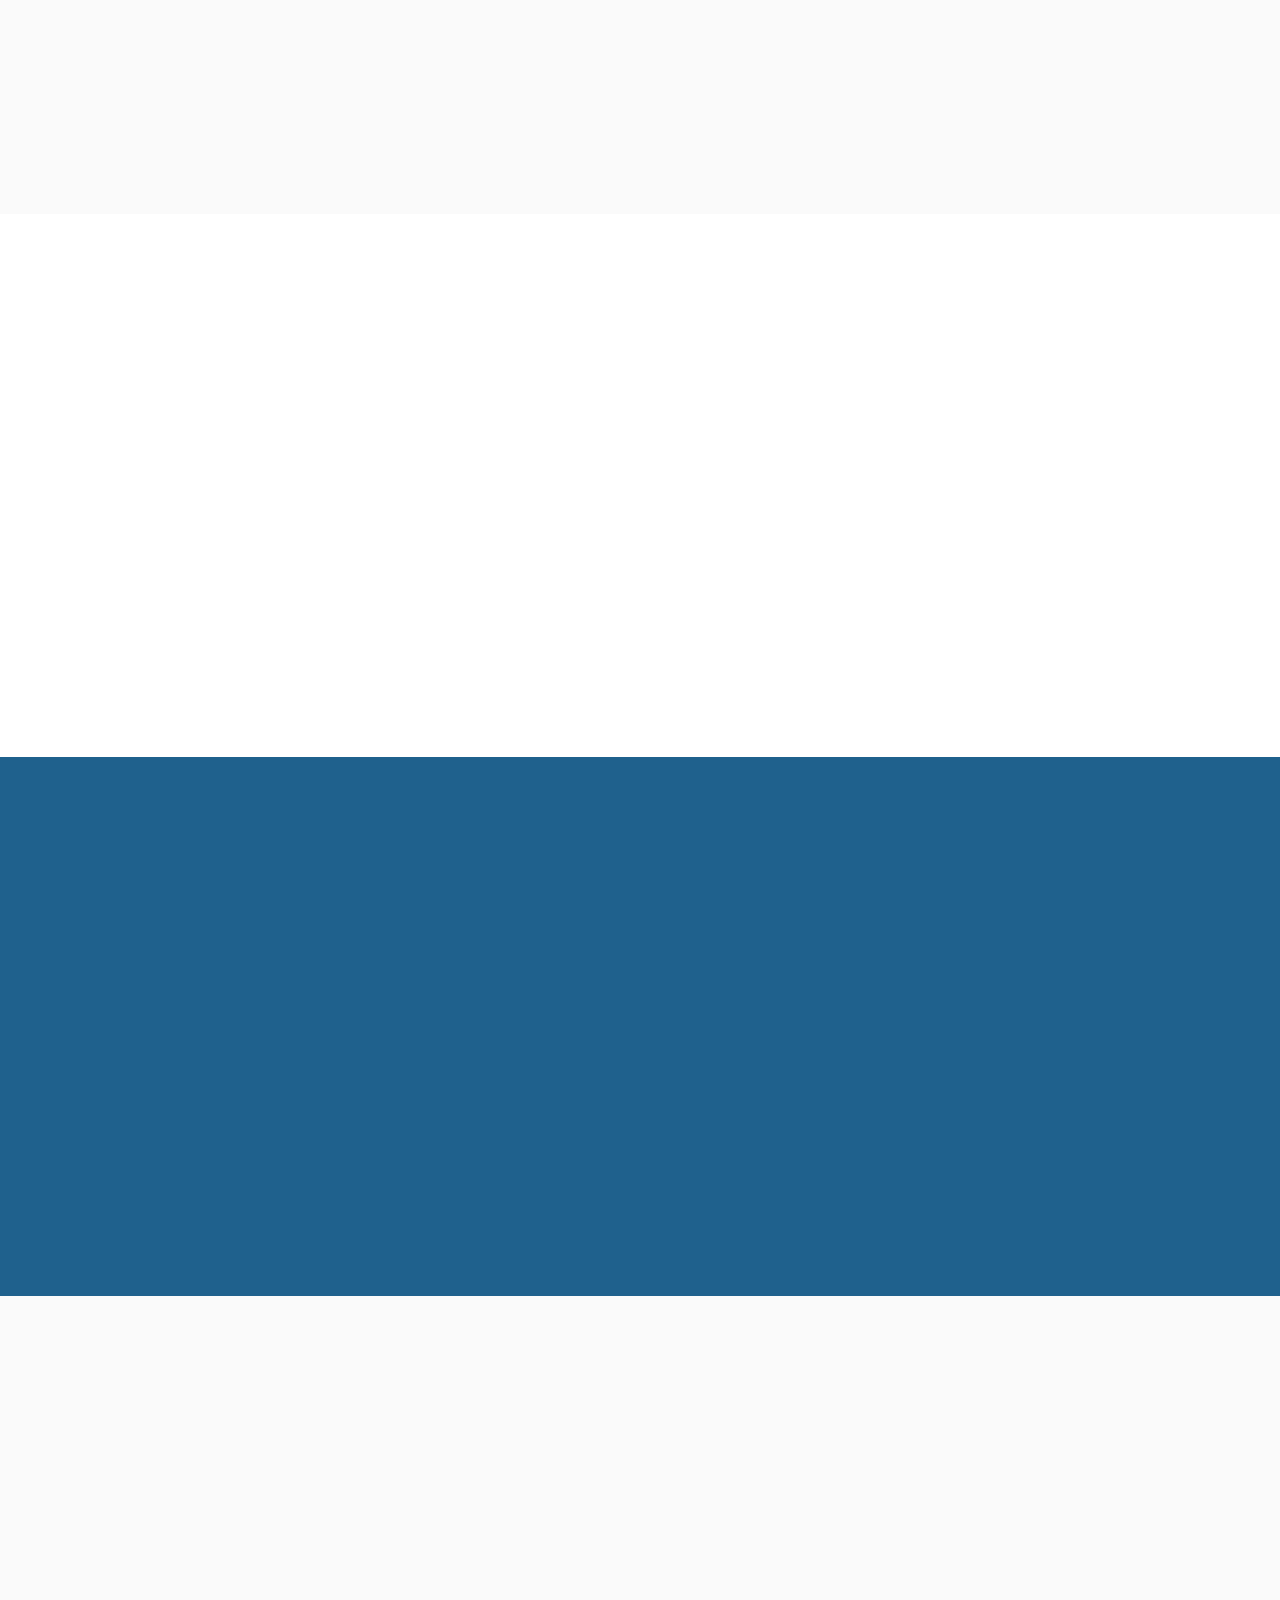
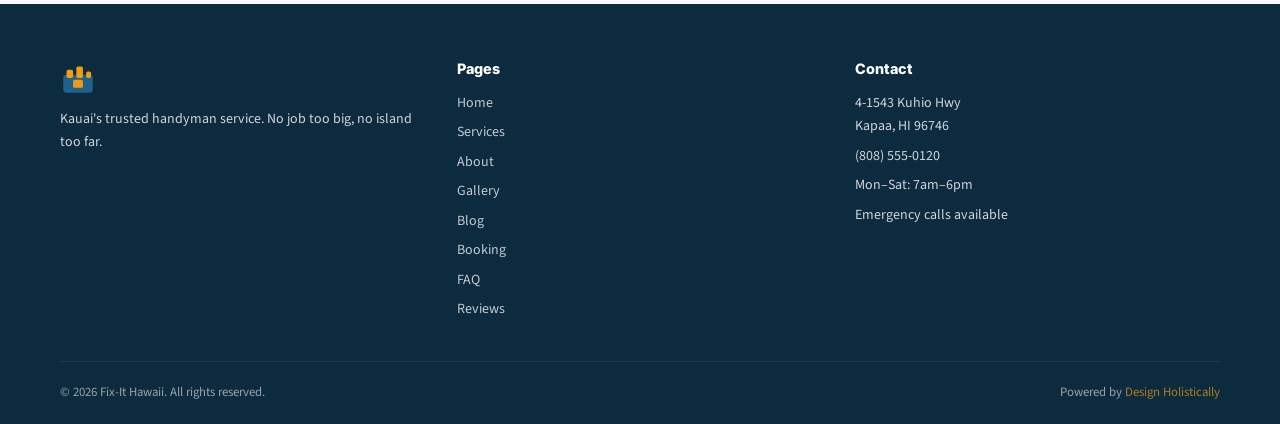
==== commit feab65dd: "feat: replace all picsum placeholders with AI-generated photorealistic images" ====
--- a/index.html
+++ b/index.html
@@ -7,7 +7,7 @@
   <meta name="description" content="Fix-It Hawaii — Kauai's trusted handyman service in Kapaa. Drywall, carpentry, painting, plumbing, electrical, and door/window installation."/>
   <meta property="og:title" content="Kauai Handyman &amp; Home Repair | Fix-It Hawaii"/>
   <meta property="og:description" content="Fix-It Hawaii — Kauai's trusted handyman service in Kapaa. Drywall, carpentry, painting, plumbing, electrical, and door/window installation."/>
-  <meta property="og:image" content="https://picsum.photos/1200/630?random=2001"/>
+  <meta property="og:image" content="images/hero.png"/>
   <link rel="stylesheet" href="css/style.css"/>
   <script type="application/ld+json">
 {
@@ -65,7 +65,11 @@
       </div>
     </header>
 
-    <section class="hero">
+    <section class="hero" style="position:relative;overflow:hidden;min-height:90vh;display:flex;align-items:center;">
+<div class="hero-bg" style="position:absolute;inset:0;z-index:0;"><img src="images/hero.png" alt="Fix-It Hawaii handyman" loading="eager" style="width:100%;height:100%;object-fit:cover;"></div>
+<div class="hero-overlay" style="position:absolute;inset:0;z-index:1;background:linear-gradient(135deg,rgba(0,0,0,0.65) 0%,rgba(0,0,0,0.35) 100%);"></div>
+<div style="position:relative;z-index:2;width:100%;">
+
       <div class="container hero-inner">
         <div class="hero-content animate-in">
           <span class="eyebrow">Kauai's Trusted Handyman</span>
@@ -82,7 +86,7 @@
           </div>
         </div>
         <div class="hero-img animate-in">
-          <img src="https://picsum.photos/700/520?random=2001" alt="Fix-It Hawaii handyman at work" loading="eager"/>
+          <img src="images/hero.png" alt="Fix-It Hawaii handyman at work" loading="eager"/>
         </div>
       </div>
     </section>
@@ -176,7 +180,7 @@
             <div class="testi-stars">★★★★★</div>
             <p class="testi-text">"Fixed our drywall after a roof leak and repainted the entire ceiling. You'd never know anything happened. Fair price and finished in one day."</p>
             <div class="testi-author">
-              <img src="https://picsum.photos/80/80?random=2002" alt="Hana R." class="testi-photo" loading="lazy"/>
+              <img src="images/hero.png" alt="Hana R." class="testi-photo" loading="lazy"/>
               <div><div class="testi-name">Hana R.</div><div class="testi-loc">Kapaa, Kauai</div></div>
             </div>
           </div>
@@ -184,7 +188,7 @@
             <div class="testi-stars">★★★★★</div>
             <p class="testi-text">"Had three different plumbing issues and a broken screen door. Fix-It handled everything in one visit and the price was very reasonable. Highly recommend."</p>
             <div class="testi-author">
-              <img src="https://picsum.photos/80/80?random=2003" alt="Makoa T." class="testi-photo" loading="lazy"/>
+              <img src="images/hero.png" alt="Makoa T." class="testi-photo" loading="lazy"/>
               <div><div class="testi-name">Makoa T.</div><div class="testi-loc">Lihue, Kauai</div></div>
             </div>
           </div>
@@ -192,7 +196,7 @@
             <div class="testi-stars">★★★★★</div>
             <p class="testi-text">"Repainted our lanai and installed new screen doors before our vacation rental season. They were professional, quick, and the work is beautiful."</p>
             <div class="testi-author">
-              <img src="https://picsum.photos/80/80?random=2004" alt="Lena K." class="testi-photo" loading="lazy"/>
+              <img src="images/hero.png" alt="Lena K." class="testi-photo" loading="lazy"/>
               <div><div class="testi-name">Lena K.</div><div class="testi-loc">Poipu, Kauai</div></div>
             </div>
           </div>
--- a/css/style.css
+++ b/css/style.css
@@ -291,3 +291,10 @@
 
 /* ── Schema.org visually hidden ─────────────────────────────────────── */
 .sr-only { position:absolute;width:1px;height:1px;padding:0;margin:-1px;overflow:hidden;clip:rect(0,0,0,0);white-space:nowrap;border:0; }
+
+/* Hero background image */
+.hero { position: relative; overflow: hidden; min-height: 90vh; display: flex; align-items: center; }
+.hero-bg { position: absolute; inset: 0; z-index: 0; }
+.hero-bg img { width: 100%; height: 100%; object-fit: cover; }
+.hero-overlay { position: absolute; inset: 0; z-index: 1; background: linear-gradient(135deg, rgba(0,0,0,0.65) 0%, rgba(0,0,0,0.35) 100%); }
+.hero .container, .hero-content { position: relative; z-index: 2; }
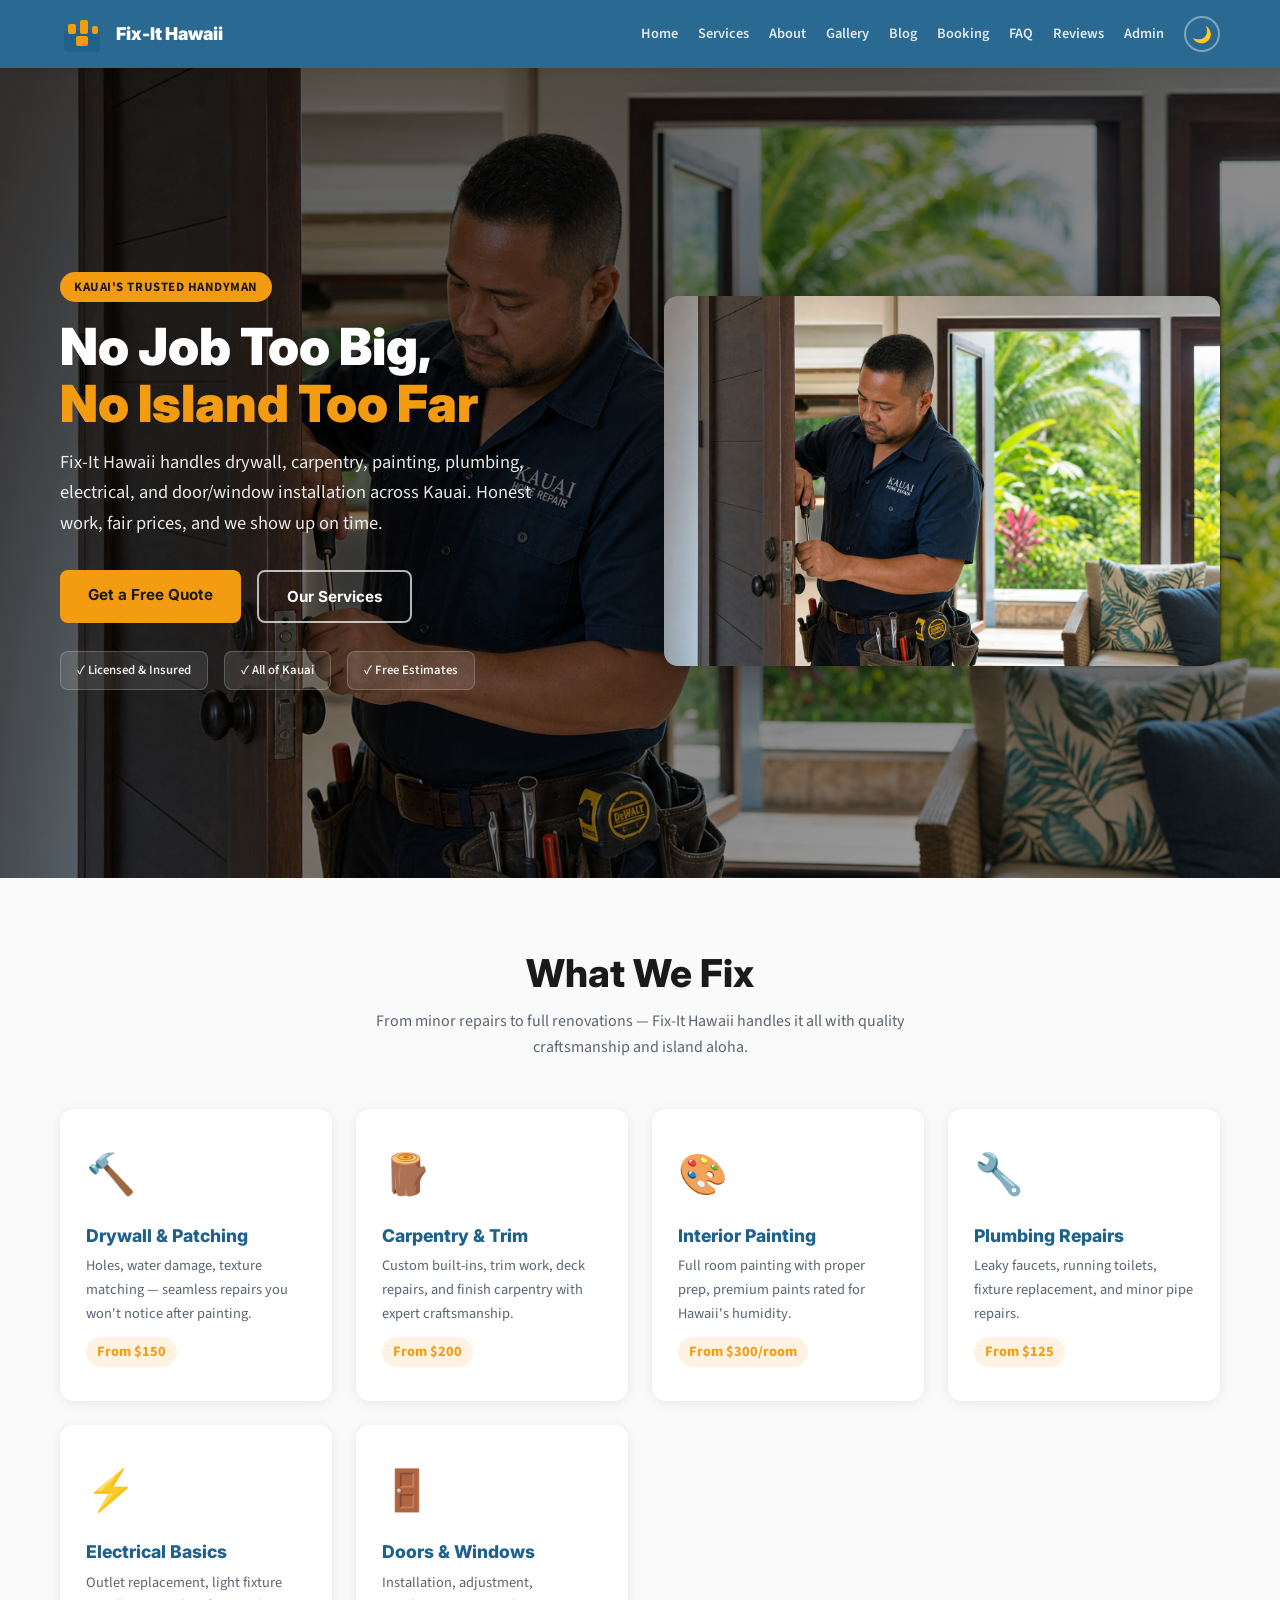
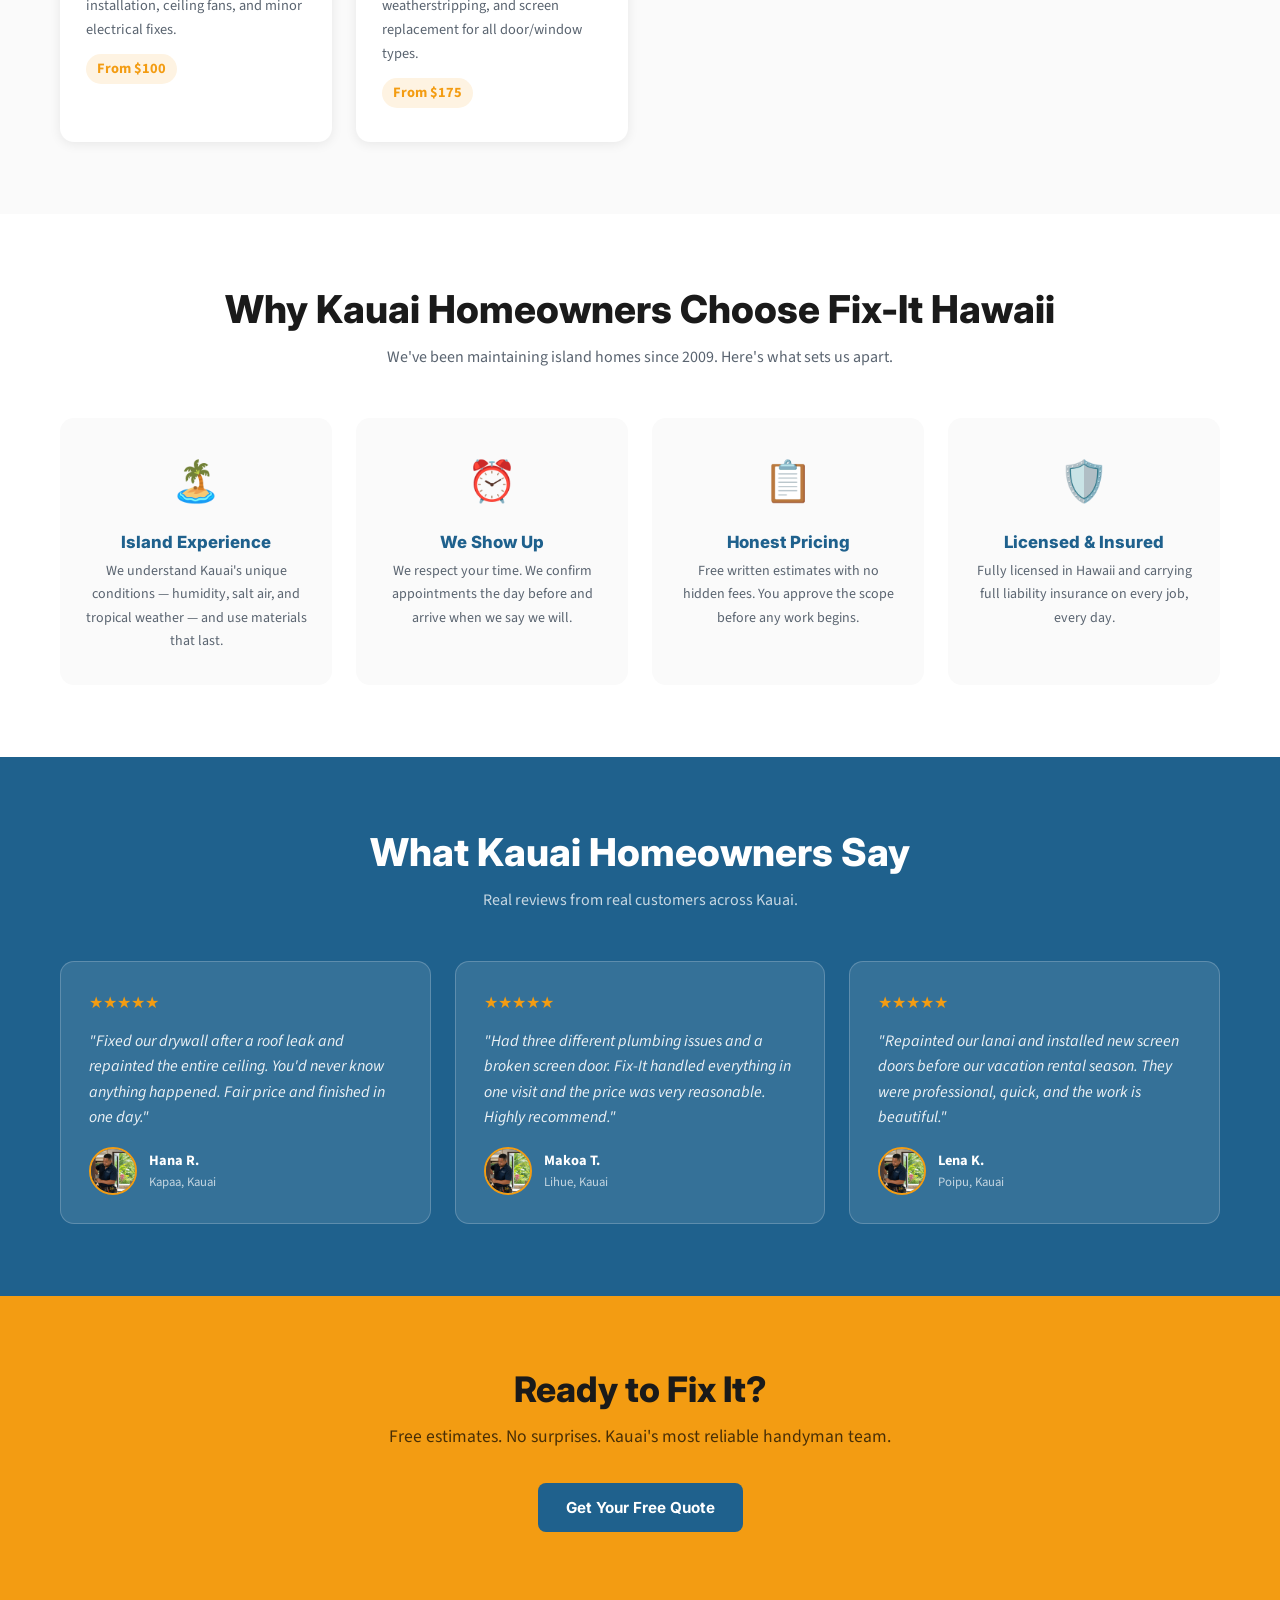
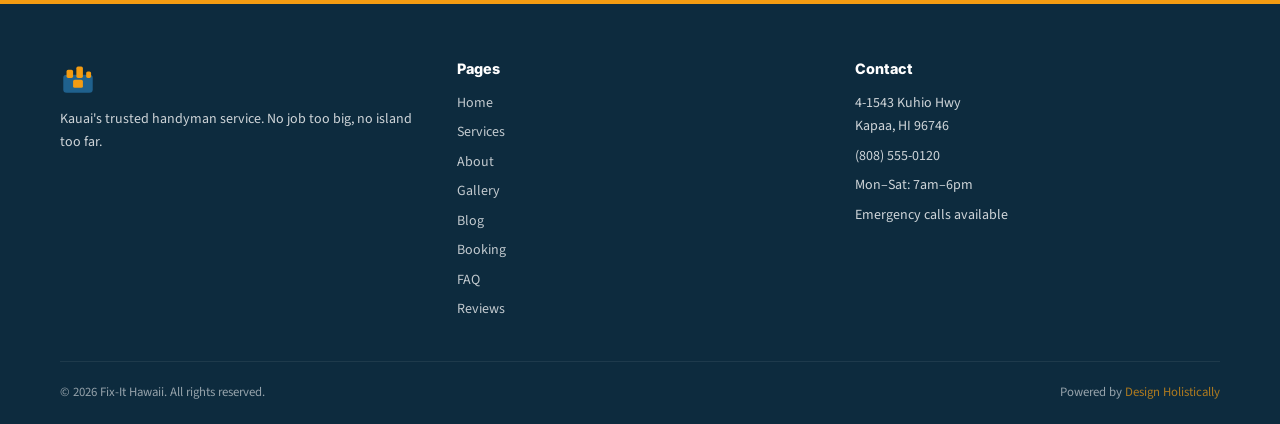
==== commit 2efd2868: "feat: replace all picsum placeholders with AI-generated photorealistic images" ====
--- a/index.html
+++ b/index.html
@@ -32,6 +32,10 @@
   "sameAs": []
 }
 </script>
+  <link rel="icon" type="image/x-icon" href="images/favicon.ico">
+  <link rel="icon" type="image/png" sizes="32x32" href="images/favicon-32x32.png">
+  <link rel="icon" type="image/png" sizes="16x16" href="images/favicon-16x16.png">
+  <link rel="apple-touch-icon" sizes="180x180" href="images/apple-touch-icon.png">
 </head>
 <body>
 
@@ -68,8 +72,6 @@
     <section class="hero" style="position:relative;overflow:hidden;min-height:90vh;display:flex;align-items:center;">
 <div class="hero-bg" style="position:absolute;inset:0;z-index:0;"><img src="images/hero.png" alt="Fix-It Hawaii handyman" loading="eager" style="width:100%;height:100%;object-fit:cover;"></div>
 <div class="hero-overlay" style="position:absolute;inset:0;z-index:1;background:linear-gradient(135deg,rgba(0,0,0,0.65) 0%,rgba(0,0,0,0.35) 100%);"></div>
-<div style="position:relative;z-index:2;width:100%;">
-
       <div class="container hero-inner">
         <div class="hero-content animate-in">
           <span class="eyebrow">Kauai's Trusted Handyman</span>
--- a/css/style.css
+++ b/css/style.css
@@ -70,9 +70,9 @@
 }
 
 /* ── Hero ───────────────────────────────────────────────────────────── */
-.hero { background: var(--clr-hero-bg); color: #fff; padding: 5rem 0 4rem; position: relative; overflow: hidden; }
-.hero::before { content: ''; position: absolute; inset: 0; background: linear-gradient(135deg, rgba(31,97,141,.9) 0%, rgba(13,43,62,.95) 100%); }
-.hero-inner { position: relative; z-index: 1; display: grid; gap: 3rem; align-items: center; }
+.hero { background: transparent; color: #fff; padding: 5rem 0 4rem; position: relative; overflow: hidden; min-height: 90vh; display: flex; align-items: center; }
+/* hero::before removed — using hero-overlay div instead */
+.hero-inner { position: relative; z-index: 2; display: grid; gap: 3rem; align-items: center; }
 @media(min-width:900px){ .hero-inner { grid-template-columns: 1fr 1fr; } }
 .hero-content .eyebrow { display: inline-block; background: var(--clr-accent); color: #1A1A1A; padding: .3rem .9rem; border-radius: 2rem; font-size: .8rem; font-weight: 700; margin-bottom: 1rem; letter-spacing: .04em; text-transform: uppercase; }
 .hero h1 { font-size: clamp(2rem, 5vw, 3.2rem); font-weight: 900; margin-bottom: 1rem; line-height: 1.1; }
@@ -296,5 +296,12 @@
 .hero { position: relative; overflow: hidden; min-height: 90vh; display: flex; align-items: center; }
 .hero-bg { position: absolute; inset: 0; z-index: 0; }
 .hero-bg img { width: 100%; height: 100%; object-fit: cover; }
-.hero-overlay { position: absolute; inset: 0; z-index: 1; background: linear-gradient(135deg, rgba(0,0,0,0.65) 0%, rgba(0,0,0,0.35) 100%); }
+.hero-overlay { position: absolute; inset: 0; z-index: 1; background: linear-gradient(135deg, rgba(10,40,70,0.72) 0%, rgba(10,40,70,0.45) 100%); }
 .hero .container, .hero-content { position: relative; z-index: 2; }
+
+.hero, .hero h1, .hero p, .hero-content { color: #fff !important; }
+
+[data-theme="dark"] .hero { background: transparent !important; }
+[data-theme="dark"] .hero-bg img { opacity: 1; }
+
+.hero h1, .hero p, .hero-content, .hero .eyebrow-label, .hero .tag { color: #fff !important; }
